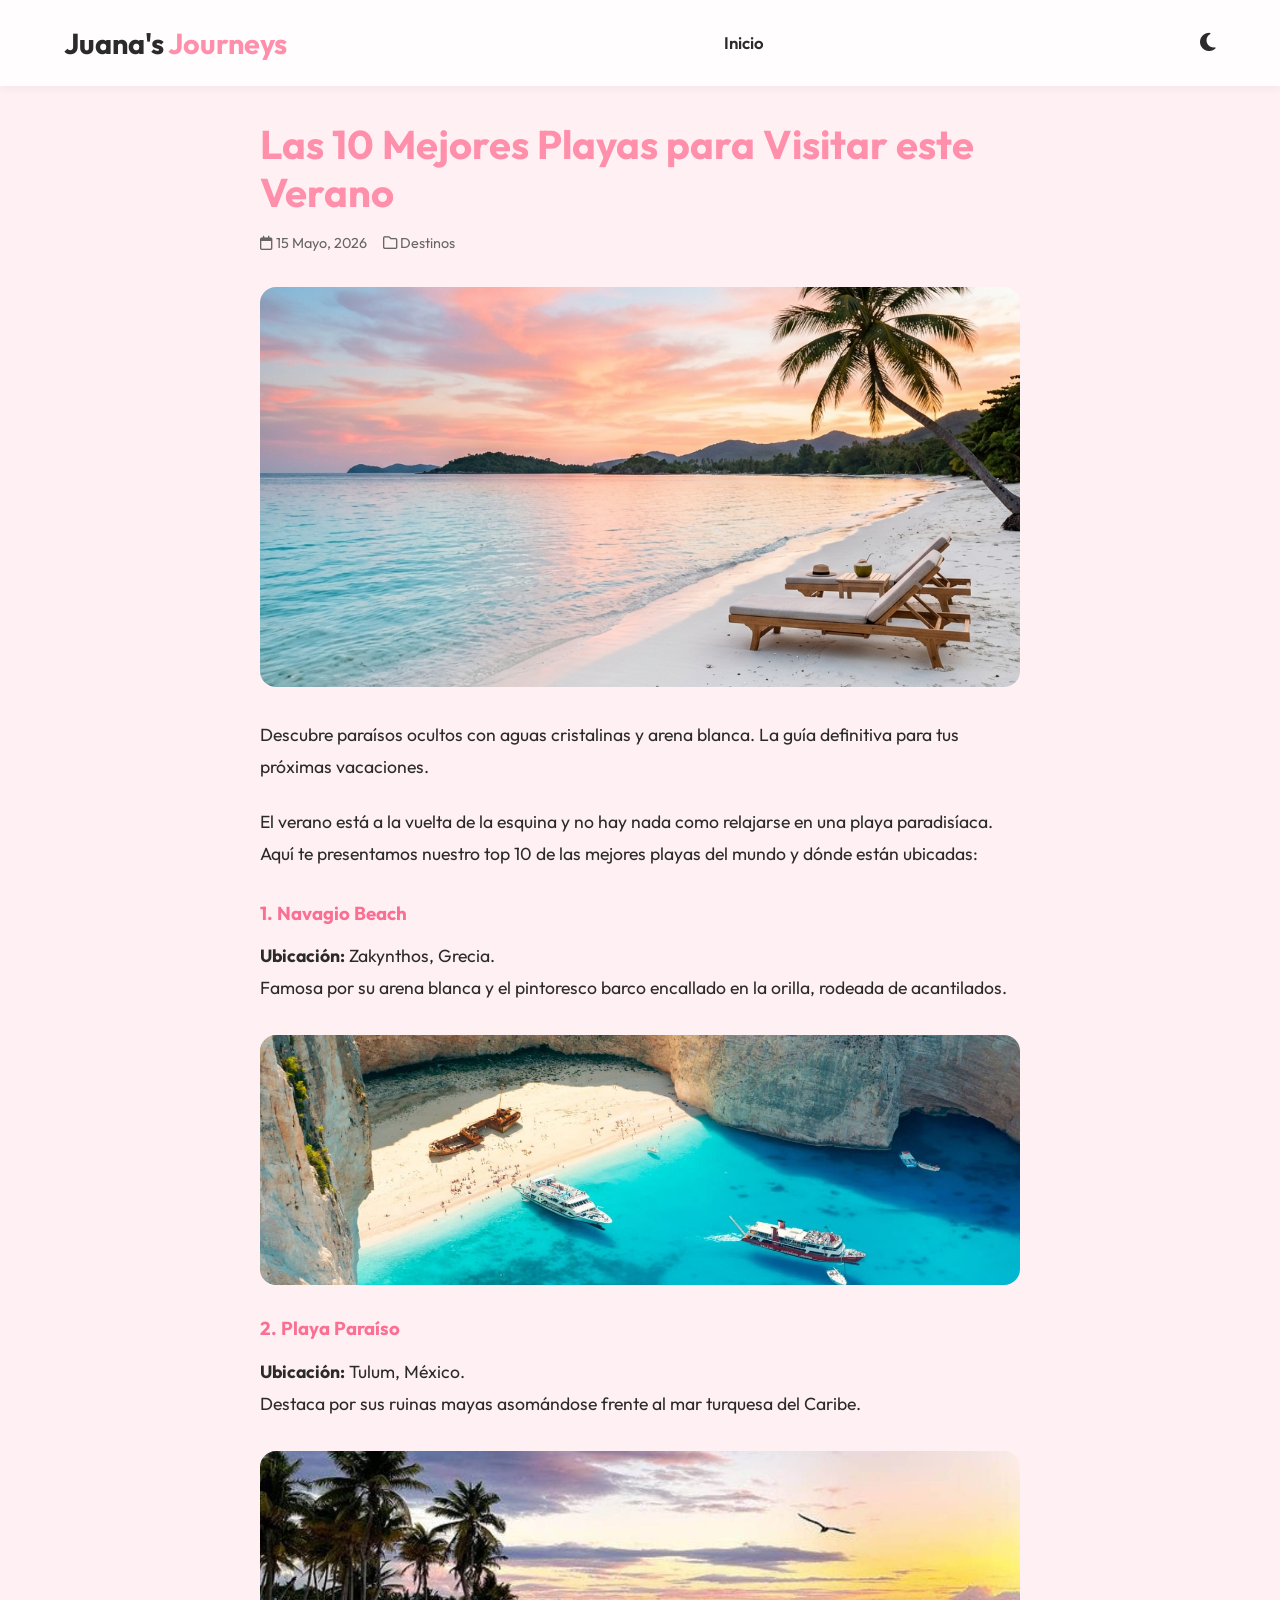
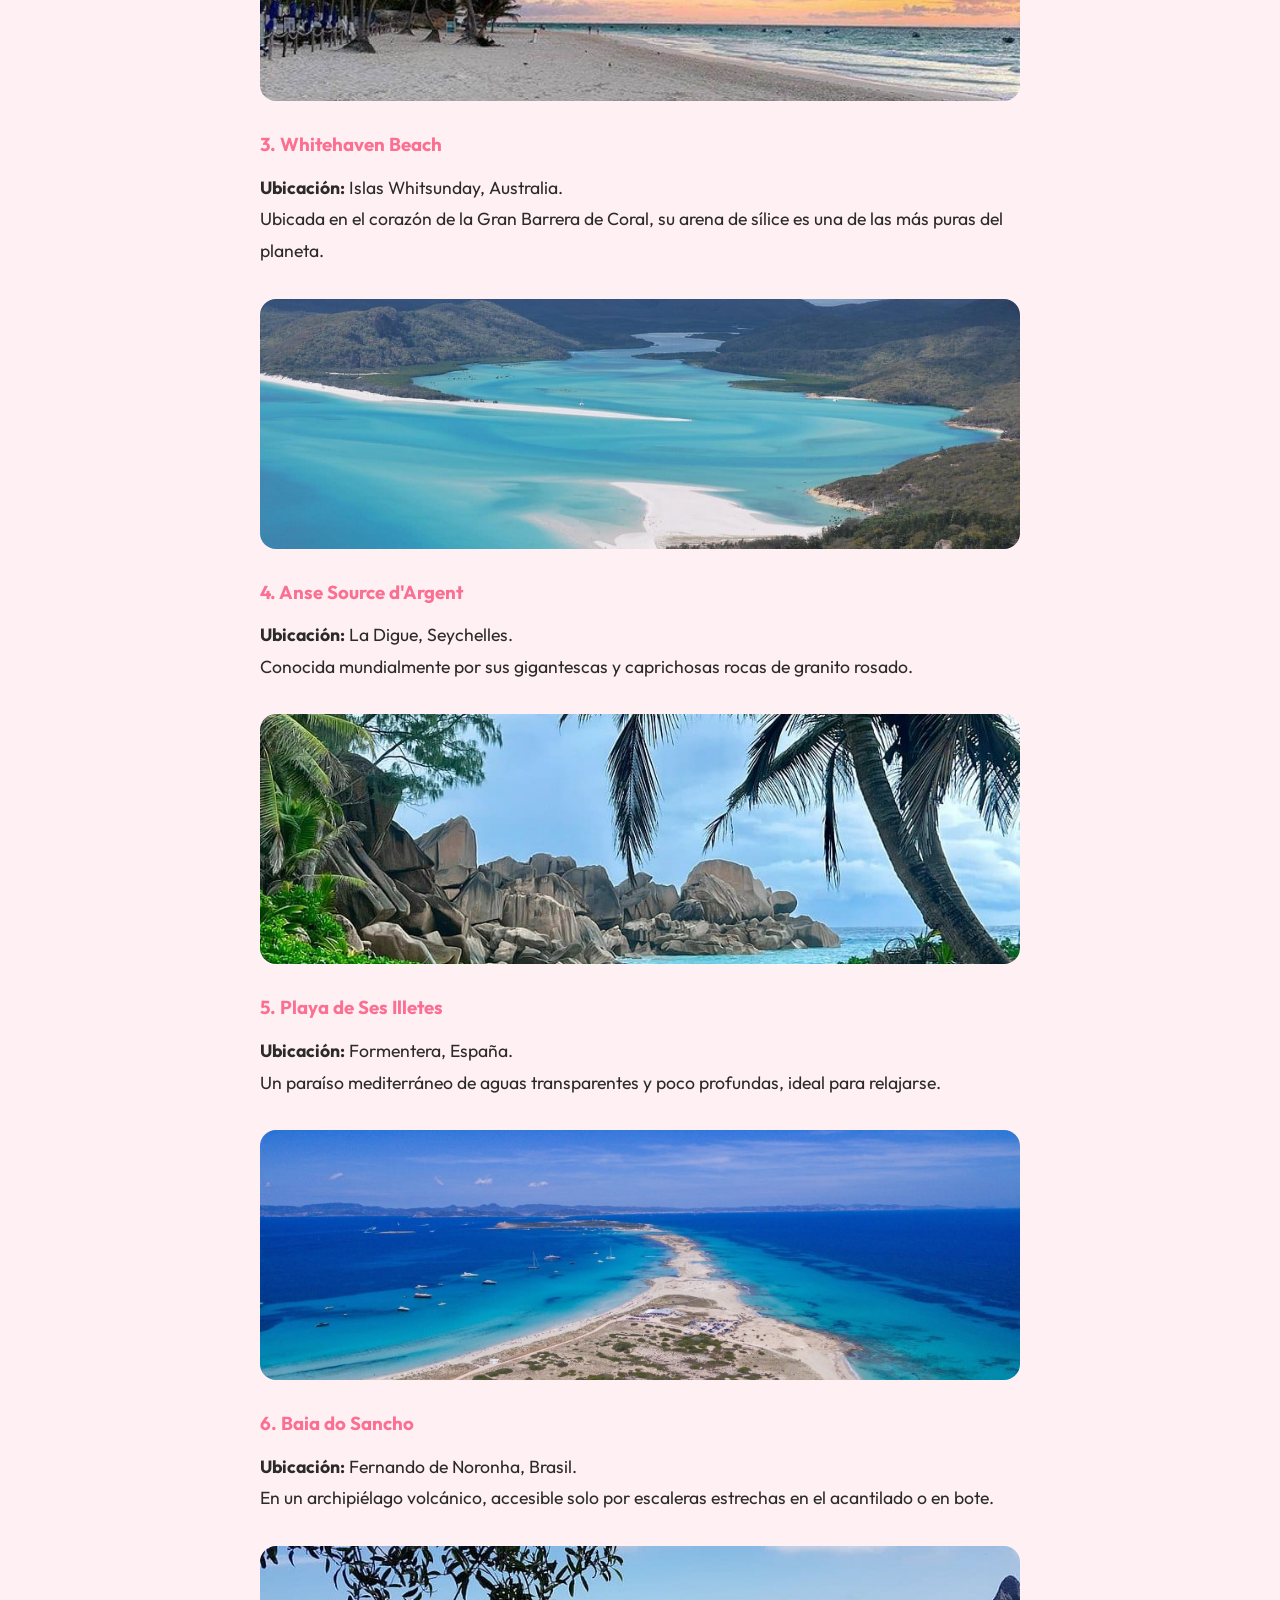
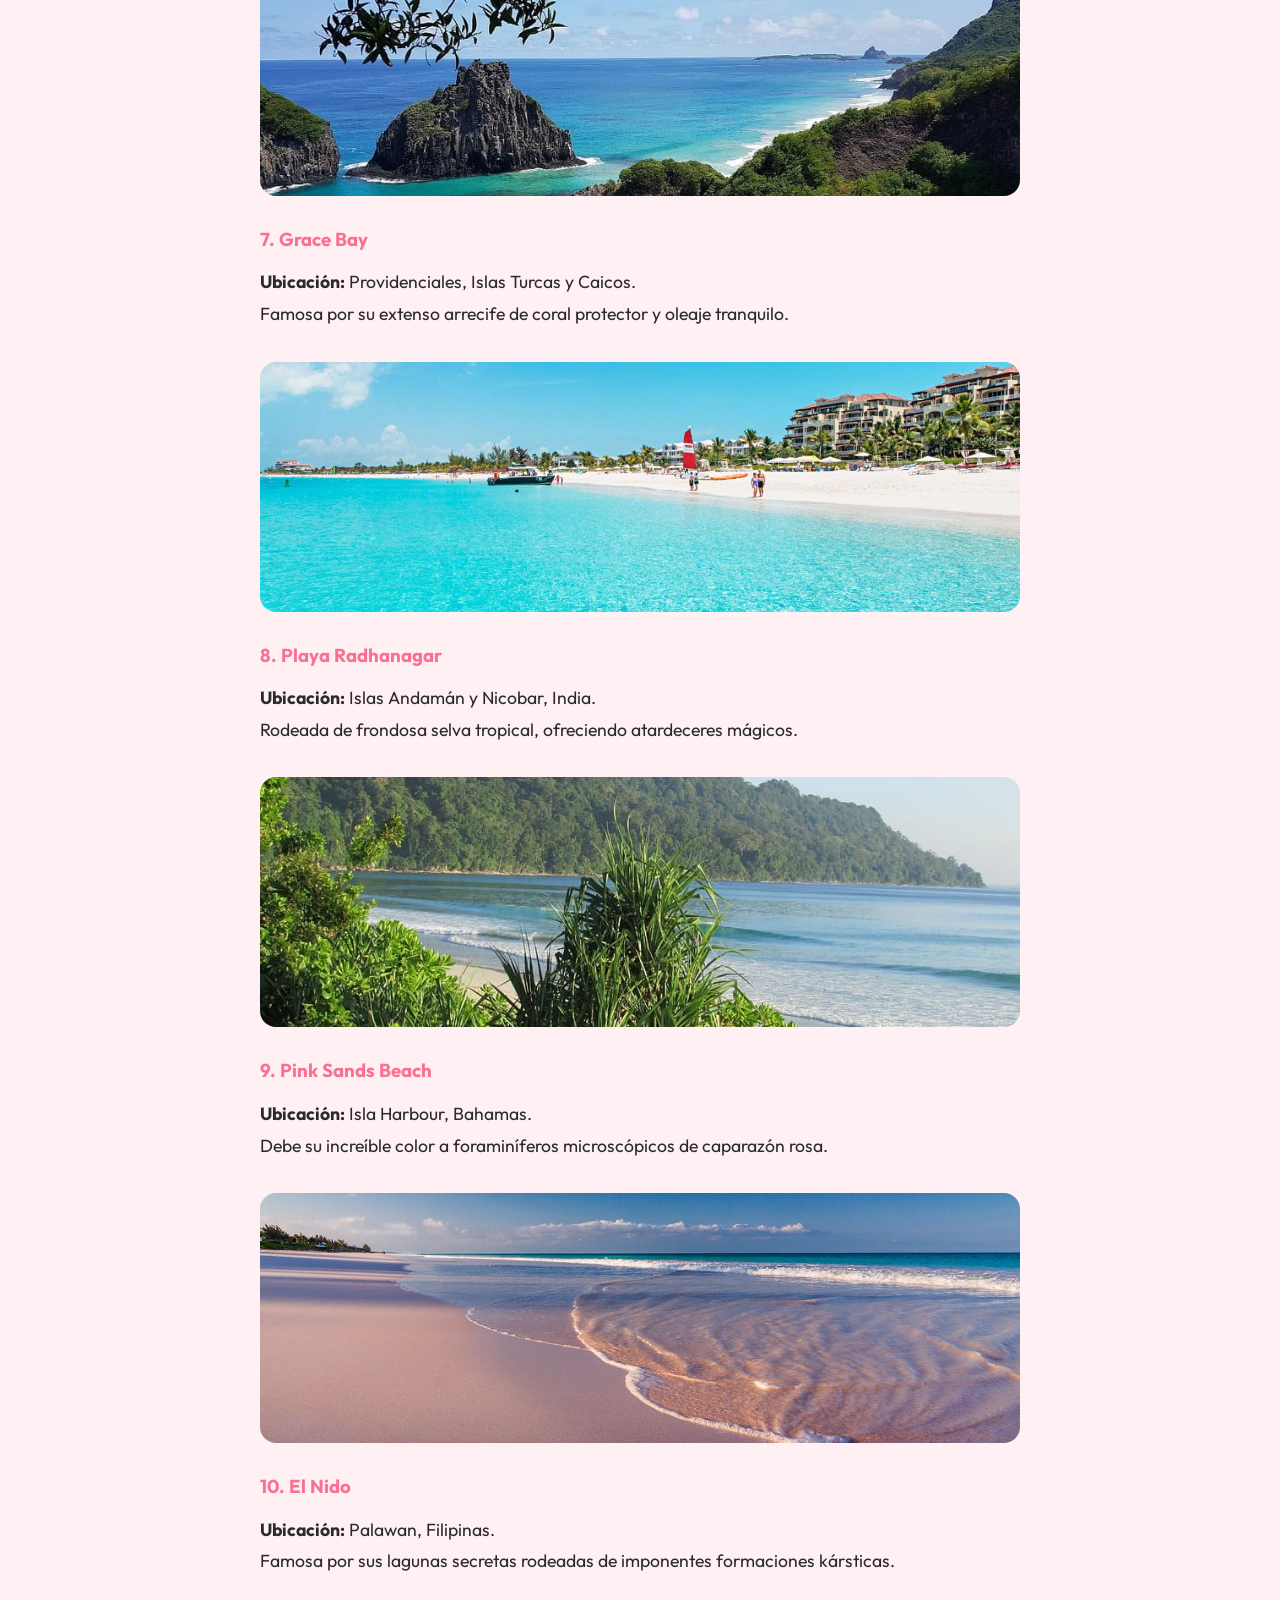
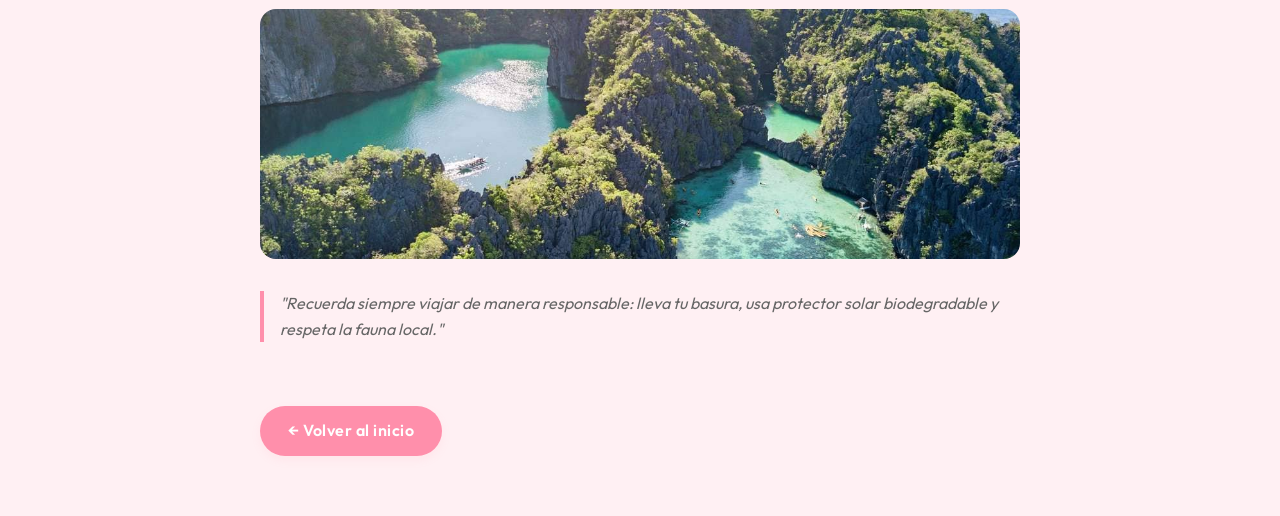
==== playas.html @ 77679727 "Add files via upload" ====
<!DOCTYPE html>
<html lang="es">

<head>
    <meta charset="UTF-8">
    <meta name="viewport" content="width=device-width, initial-scale=1.0">
    <title>Las 10 Mejores Playas para Visitar este Verano | Juana's Journeys</title>
    <link href="https://fonts.googleapis.com/css2?family=Outfit:wght@300;400;600;700&display=swap" rel="stylesheet">
    <link rel="stylesheet" href="https://cdnjs.cloudflare.com/ajax/libs/font-awesome/6.4.0/css/all.min.css">
    <link rel="stylesheet" href="css/style.css">
    <style>
        .single-article {
            padding-top: 120px;
            padding-bottom: 60px;
            max-width: 800px;
            margin: 0 auto;
        }

        .single-article img {
            border-radius: var(--border-radius);
            margin-bottom: 2rem;
            width: 100%;
            height: 400px;
            object-fit: cover;
        }

        .single-article h1 {
            font-size: 2.5rem;
            margin-bottom: 1rem;
            color: var(--primary-color);
        }

        .single-article .meta {
            color: var(--text-light);
            margin-bottom: 2rem;
            display: flex;
            gap: 1rem;
            font-size: 0.9rem;
        }

        .single-article p {
            font-size: 1.1rem;
            margin-bottom: 1.5rem;
            line-height: 1.8;
        }

        .logo a {
            color: inherit;
            text-decoration: none;
        }
    </style>
</head>

<body>
    <header class="navbar scrolled">
        <div class="logo"><a href="index.html">Juana's <span>Journeys</span></a></div>
        <nav>
            <ul class="nav-links">
                <li><a href="index.html">Inicio</a></li>
            </ul>
        </nav>
        <div class="nav-controls">
            <button id="theme-toggle" aria-label="Cambiar a modo oscuro">
                <i class="fas fa-moon"></i>
            </button>
        </div>
    </header>

    <main>
        <article class="single-article container fade-in">
            <h1>Las 10 Mejores Playas para Visitar este Verano</h1>
            <div class="meta">
                <span><i class="far fa-calendar"></i> 15 Mayo, 2026</span>
                <span><i class="far fa-folder"></i> Destinos</span>
            </div>
            <img src="assets/images/beach.png" alt="Playa Paraíso">
            <p>Descubre paraísos ocultos con aguas cristalinas y arena blanca. La guía definitiva para tus próximas
                vacaciones.</p>
            <p>El verano está a la vuelta de la esquina y no hay nada como relajarse en una playa paradisíaca. Aquí te
                presentamos nuestro top 10 de las mejores playas del mundo y dónde están ubicadas:</p>

            <div style="margin: 2rem 0;">
                <h3 style="color: var(--primary-dark);">1. Navagio Beach</h3>
                <p><strong>Ubicación:</strong> Zakynthos, Grecia. <br>Famosa por su arena blanca y el pintoresco barco
                    encallado en la orilla, rodeada de acantilados.</p>
                <img src="assets/images/NavagioBeach.jpg" alt="Paisaje natural"
                    style="height: 250px; margin: 2rem 0; object-fit: cover;">
                <h3 style="color: var(--primary-dark);">2. Playa Paraíso</h3>
                <p><strong>Ubicación:</strong> Tulum, México. <br>Destaca por sus ruinas mayas asomándose frente al mar
                    turquesa del Caribe.</p>
                <img src="assets/images/Playaparaiso.jpg" alt="Paisaje natural"
                    style="height: 250px; margin: 2rem 0; object-fit: cover;">
                <h3 style="color: var(--primary-dark);">3. Whitehaven Beach</h3>
                <p><strong>Ubicación:</strong> Islas Whitsunday, Australia. <br>Ubicada en el corazón de la Gran Barrera
                    de Coral, su arena de sílice es una de las más puras del planeta.</p>
                <img src="assets/images/WhitehavenBeach.jpg" alt="Paisaje natural"
                    style="height: 250px; margin: 2rem 0; object-fit: cover;">
                <h3 style="color: var(--primary-dark);">4. Anse Source d'Argent</h3>
                <p><strong>Ubicación:</strong> La Digue, Seychelles. <br>Conocida mundialmente por sus gigantescas y
                    caprichosas rocas de granito rosado.</p>
                <img src="assets/images/AnseSourced'Argent.jpg" alt="Paisaje natural"
                    style="height: 250px; margin: 2rem 0; object-fit: cover;">
                <h3 style="color: var(--primary-dark);">5. Playa de Ses Illetes</h3>
                <p><strong>Ubicación:</strong> Formentera, España. <br>Un paraíso mediterráneo de aguas transparentes y
                    poco profundas, ideal para relajarse.</p>
                <img src="assets/images/PlayadeSesIlletes.jpg" alt="Paisaje natural"
                    style="height: 250px; margin: 2rem 0; object-fit: cover;">
                <h3 style="color: var(--primary-dark);">6. Baia do Sancho</h3>
                <p><strong>Ubicación:</strong> Fernando de Noronha, Brasil. <br>En un archipiélago volcánico, accesible
                    solo por escaleras estrechas en el acantilado o en bote.</p>
                <img src="assets/images/BaiadoSancho.jpg" alt="Paisaje natural"
                    style="height: 250px; margin: 2rem 0; object-fit: cover;">
                <h3 style="color: var(--primary-dark);">7. Grace Bay</h3>
                <p><strong>Ubicación:</strong> Providenciales, Islas Turcas y Caicos. <br>Famosa por su extenso arrecife
                    de coral protector y oleaje tranquilo.</p>
                <img src="assets/images/GraceBay.jpg" alt="Paisaje natural"
                    style="height: 250px; margin: 2rem 0; object-fit: cover;">
                <h3 style="color: var(--primary-dark);">8. Playa Radhanagar</h3>
                <p><strong>Ubicación:</strong> Islas Andamán y Nicobar, India. <br>Rodeada de frondosa selva tropical,
                    ofreciendo atardeceres mágicos.</p>
                <img src="assets/images/PlayaRadhanagar.jpg" alt="Paisaje natural"
                    style="height: 250px; margin: 2rem 0; object-fit: cover;">
                <h3 style="color: var(--primary-dark);">9. Pink Sands Beach</h3>
                <p><strong>Ubicación:</strong> Isla Harbour, Bahamas. <br>Debe su increíble color a foraminíferos
                    microscópicos de caparazón rosa.</p>
                <img src="assets/images/PinkSandsBeach.jpg" alt="Paisaje natural"
                    style="height: 250px; margin: 2rem 0; object-fit: cover;">
                <h3 style="color: var(--primary-dark);">10. El Nido</h3>
                <p><strong>Ubicación:</strong> Palawan, Filipinas. <br>Famosa por sus lagunas secretas rodeadas de
                    imponentes formaciones kársticas.</p>
                <img src="assets/images/ElNido.jpg" alt="Paisaje natural"
                    style="height: 250px; margin: 2rem 0; object-fit: cover;">
            </div>

            <blockquote
                style="border-left: 4px solid var(--primary-color); padding-left: 1rem; margin: 2rem 0; font-style: italic; color: var(--text-light);">
                "Recuerda siempre viajar de manera responsable: lleva tu basura, usa protector solar biodegradable y
                respeta la fauna local."
            </blockquote>
            <a href="index.html" class="btn-primary" style="margin-top: 2rem;">&larr; Volver al inicio</a>
        </article>
    </main>

    <script src="js/script.js"></script>
</body>

</html>
---- css/style.css ----
/* 
  ===========================================
  DESIGN SYSTEM & VARIABLES
  ===========================================
*/
:root {
    /* Color Palette - Light Mode (Pastel Pink Theme) */
    --primary-color: #FF8FAB; /* Vibrant pastel pink */
    --primary-light: #FFC2D1; /* Lighter pink for hover/backgrounds */
    --primary-dark: #FB6F92; /* Darker pink for active states */
    
    --bg-color: #FFF0F3; /* Very light pink background */
    --bg-card: #FFFFFF; /* White for cards */
    --bg-navbar: rgba(255, 255, 255, 0.85);
    
    --text-color: #2b2b2b;
    --text-light: #666666;
    
    --shadow-sm: 0 4px 10px rgba(255, 143, 171, 0.1);
    --shadow-md: 0 10px 25px rgba(255, 143, 171, 0.2);
    --shadow-lg: 0 20px 40px rgba(255, 143, 171, 0.25);
    
    --transition: all 0.3s cubic-bezier(0.25, 0.8, 0.25, 1);
    --border-radius: 16px;
    
    /* Typography */
    --font-main: 'Outfit', sans-serif;
}

/* Dark Mode Variables */
[data-theme="dark"] {
    --primary-color: #FF8FAB;
    --primary-light: #FB6F92;
    --primary-dark: #FFE5EC;
    
    --bg-color: #121212;
    --bg-card: #1e1e1e;
    --bg-navbar: rgba(18, 18, 18, 0.85);
    
    --text-color: #f1f1f1;
    --text-light: #b3b3b3;
    
    --shadow-sm: 0 4px 10px rgba(0, 0, 0, 0.3);
    --shadow-md: 0 10px 25px rgba(0, 0, 0, 0.5);
    --shadow-lg: 0 20px 40px rgba(0, 0, 0, 0.6);
}

/* 
  ===========================================
  RESET & GLOBAL STYLES
  ===========================================
*/
* {
    margin: 0;
    padding: 0;
    box-sizing: border-box;
}

html {
    scroll-behavior: smooth;
}

body {
    font-family: var(--font-main);
    background-color: var(--bg-color);
    color: var(--text-color);
    line-height: 1.6;
    transition: background-color var(--transition), color var(--transition);
}

a {
    text-decoration: none;
    color: inherit;
    transition: color var(--transition);
}

ul {
    list-style: none;
}

img {
    max-width: 100%;
    display: block;
}

.container {
    max-width: 1200px;
    margin: 0 auto;
    padding: 0 20px;
}

.text-center {
    text-align: center;
}

/* Buttons */
.btn-primary {
    display: inline-block;
    background-color: var(--primary-color);
    color: #fff;
    padding: 12px 28px;
    border-radius: 30px;
    font-weight: 600;
    letter-spacing: 0.5px;
    border: none;
    cursor: pointer;
    transition: var(--transition);
    box-shadow: var(--shadow-sm);
}

.btn-primary:hover {
    background-color: var(--primary-dark);
    transform: translateY(-2px);
    box-shadow: var(--shadow-md);
    color: #fff;
}

/* 
  ===========================================
  TYPOGRAPHY
  ===========================================
*/
h1, h2, h3, h4 {
    font-weight: 700;
    line-height: 1.2;
    margin-bottom: 1rem;
}

.section-title {
    font-size: 2.5rem;
    margin-bottom: 3rem;
    position: relative;
    display: inline-block;
}

.section-title::after {
    content: '';
    position: absolute;
    bottom: -10px;
    left: 50%;
    transform: translateX(-50%);
    width: 60px;
    height: 4px;
    background-color: var(--primary-color);
    border-radius: 2px;
}

/* 
  ===========================================
  NAVBAR
  ===========================================
*/
.navbar {
    position: fixed;
    top: 0;
    left: 0;
    width: 100%;
    display: flex;
    justify-content: space-between;
    align-items: center;
    padding: 20px 5%;
    background-color: var(--bg-navbar);
    backdrop-filter: blur(10px);
    -webkit-backdrop-filter: blur(10px);
    z-index: 1000;
    box-shadow: 0 2px 10px rgba(0, 0, 0, 0.05);
    transition: padding var(--transition), background-color var(--transition);
}

.navbar.scrolled {
    padding: 12px 5%;
    box-shadow: var(--shadow-sm);
}

.logo {
    font-size: 1.8rem;
    font-weight: 700;
    color: var(--text-color);
}

.logo span {
    color: var(--primary-color);
}

.nav-links {
    display: flex;
    gap: 2rem;
}

.nav-links a {
    font-weight: 600;
    font-size: 1.05rem;
    position: relative;
}

.nav-links a::after {
    content: '';
    position: absolute;
    bottom: -5px;
    left: 0;
    width: 0;
    height: 2px;
    background-color: var(--primary-color);
    transition: var(--transition);
}

.nav-links a:hover::after,
.nav-links a.active::after {
    width: 100%;
}

.nav-links a:hover,
.nav-links a.active {
    color: var(--primary-color);
}

.nav-controls {
    display: flex;
    align-items: center;
    gap: 1.5rem;
}

#theme-toggle {
    background: none;
    border: none;
    font-size: 1.3rem;
    color: var(--text-color);
    cursor: pointer;
    transition: var(--transition);
}

#theme-toggle:hover {
    color: var(--primary-color);
    transform: rotate(15deg);
}

.mobile-menu {
    display: none;
    font-size: 1.5rem;
    cursor: pointer;
}

/* 
  ===========================================
  HERO SECTION
  ===========================================
*/
.hero {
    height: 100vh;
    min-height: 600px;
    background-image: linear-gradient(rgba(0, 0, 0, 0.3), rgba(0, 0, 0, 0.5)), url('../assets/images/hero.png');
    background-size: cover;
    background-position: center;
    background-attachment: fixed;
    display: flex;
    align-items: center;
    justify-content: center;
    text-align: center;
    padding: 0 20px;
    position: relative;
    margin-bottom: 5rem;
}

.hero-content {
    max-width: 800px;
    color: #fff;
}

.hero h1 {
    font-size: clamp(3rem, 5vw, 5rem);
    margin-bottom: 1.5rem;
    text-shadow: 2px 2px 15px rgba(0,0,0,0.3);
}

.hero p {
    font-size: 1.2rem;
    margin-bottom: 2.5rem;
    text-shadow: 1px 1px 10px rgba(0,0,0,0.5);
    font-weight: 300;
}

/* 
  ===========================================
  CATEGORIES & FILTERS
  ===========================================
*/
.categories {
    margin-bottom: 3rem;
}

.filter-buttons {
    display: flex;
    justify-content: center;
    flex-wrap: wrap;
    gap: 1rem;
}

.filter-btn {
    padding: 8px 24px;
    background-color: transparent;
    border: 2px solid var(--primary-light);
    color: var(--text-color);
    border-radius: 30px;
    font-family: inherit;
    font-weight: 600;
    cursor: pointer;
    transition: var(--transition);
}

.filter-btn:hover,
.filter-btn.active {
    background-color: var(--primary-color);
    border-color: var(--primary-color);
    color: #fff;
    box-shadow: var(--shadow-sm);
}

/* 
  ===========================================
  ARTICLES GRID (CARDS)
  ===========================================
*/
.articles {
    margin-bottom: 6rem;
}

.grid {
    display: grid;
    grid-template-columns: repeat(auto-fill, minmax(320px, 1fr));
    gap: 2.5rem;
}

.card {
    background-color: var(--bg-card);
    border-radius: var(--border-radius);
    overflow: hidden;
    box-shadow: var(--shadow-sm);
    transition: var(--transition);
    display: flex;
    flex-direction: column;
    height: 100%;
}

.card:hover {
    transform: translateY(-10px);
    box-shadow: var(--shadow-lg);
}

.card-img-wrapper {
    position: relative;
    height: 220px;
    overflow: hidden;
}

.card-img-wrapper img {
    width: 100%;
    height: 100%;
    object-fit: cover;
    transition: transform 0.5s ease;
}

.card:hover .card-img-wrapper img {
    transform: scale(1.05);
}

.category-badge {
    position: absolute;
    top: 15px;
    right: 15px;
    background-color: var(--primary-color);
    color: #fff;
    padding: 5px 15px;
    border-radius: 20px;
    font-size: 0.8rem;
    font-weight: 700;
    text-transform: uppercase;
    box-shadow: 0 2px 5px rgba(0,0,0,0.2);
}

.card-content {
    padding: 2rem;
    flex-grow: 1;
    display: flex;
    flex-direction: column;
}

.card-content h3 {
    font-size: 1.4rem;
    margin-bottom: 1rem;
}

.card-content p {
    color: var(--text-light);
    margin-bottom: 1.5rem;
    flex-grow: 1;
}

.card-footer {
    display: flex;
    justify-content: space-between;
    align-items: center;
    border-top: 1px solid rgba(0,0,0,0.05);
    padding-top: 1.5rem;
    margin-top: auto;
}

[data-theme="dark"] .card-footer {
    border-top: 1px solid rgba(255,255,255,0.05);
}

.date {
    font-size: 0.85rem;
    color: var(--text-light);
}

.read-more {
    font-weight: 700;
    color: var(--primary-color);
    display: flex;
    align-items: center;
    gap: 5px;
}

.read-more i {
    transition: transform 0.3s ease;
}

.read-more:hover i {
    transform: translateX(5px);
}

/* 
  ===========================================
  NEWSLETTER
  ===========================================
*/
.newsletter {
    background-color: var(--primary-light);
    padding: 5rem 0;
    color: #2b2b2b; /* Siempre oscuro para contraste */
}

[data-theme="dark"] .newsletter {
    background-color: #2d1b20;
    color: #f1f1f1;
}

.newsletter h2 {
    font-size: 2.2rem;
    margin-bottom: 1rem;
}

.newsletter p {
    margin-bottom: 2rem;
    font-size: 1.1rem;
}

.newsletter-form {
    display: flex;
    justify-content: center;
    gap: 10px;
    max-width: 500px;
    margin: 0 auto;
}

.newsletter-form input {
    flex-grow: 1;
    padding: 15px 20px;
    border: none;
    border-radius: 30px;
    font-family: inherit;
    font-size: 1rem;
    outline: none;
    box-shadow: var(--shadow-sm);
}

/* 
  ===========================================
  FOOTER
  ===========================================
*/
footer {
    background-color: #ffffff;
    padding-top: 4rem;
    border-top: 1px solid rgba(0,0,0,0.05);
}

[data-theme="dark"] footer {
    background-color: #1a1a1a;
    border-top: 1px solid rgba(255,255,255,0.05);
}

.footer-content {
    display: grid;
    grid-template-columns: repeat(auto-fit, minmax(250px, 1fr));
    gap: 3rem;
    margin-bottom: 3rem;
}

.footer-brand h2 {
    font-size: 1.8rem;
    margin-bottom: 1rem;
}

.footer-brand span {
    color: var(--primary-color);
}

.footer-brand p {
    color: var(--text-light);
}

.footer-links h3, .footer-social h3 {
    margin-bottom: 1.5rem;
    font-size: 1.2rem;
}

.footer-links ul li {
    margin-bottom: 0.8rem;
}

.footer-links a {
    color: var(--text-light);
}

.footer-links a:hover {
    color: var(--primary-color);
    padding-left: 5px;
}

.social-icons {
    display: flex;
    gap: 1rem;
}

.social-icons a {
    display: flex;
    align-items: center;
    justify-content: center;
    width: 40px;
    height: 40px;
    background-color: var(--bg-color);
    border-radius: 50%;
    color: var(--primary-color);
    transition: var(--transition);
}

.social-icons a:hover {
    background-color: var(--primary-color);
    color: #fff;
    transform: translateY(-3px);
}

.footer-bottom {
    text-align: center;
    padding: 1.5rem;
    background-color: var(--primary-color);
    color: #fff;
    font-size: 0.9rem;
}

/* 
  ===========================================
  ANIMATIONS
  ===========================================
*/
.fade-in {
    opacity: 0;
    transform: translateY(30px);
    transition: opacity 0.8s ease, transform 0.8s ease;
}

.fade-in.appear {
    opacity: 1;
    transform: translateY(0);
}

/* 
  ===========================================
  RESPONSIVE
  ===========================================
*/
@media (max-width: 768px) {
    .nav-links {
        display: none;
    }
    
    .mobile-menu {
        display: block;
    }
    
    .newsletter-form {
        flex-direction: column;
    }
    
    .newsletter-form button {
        width: 100%;
    }
}
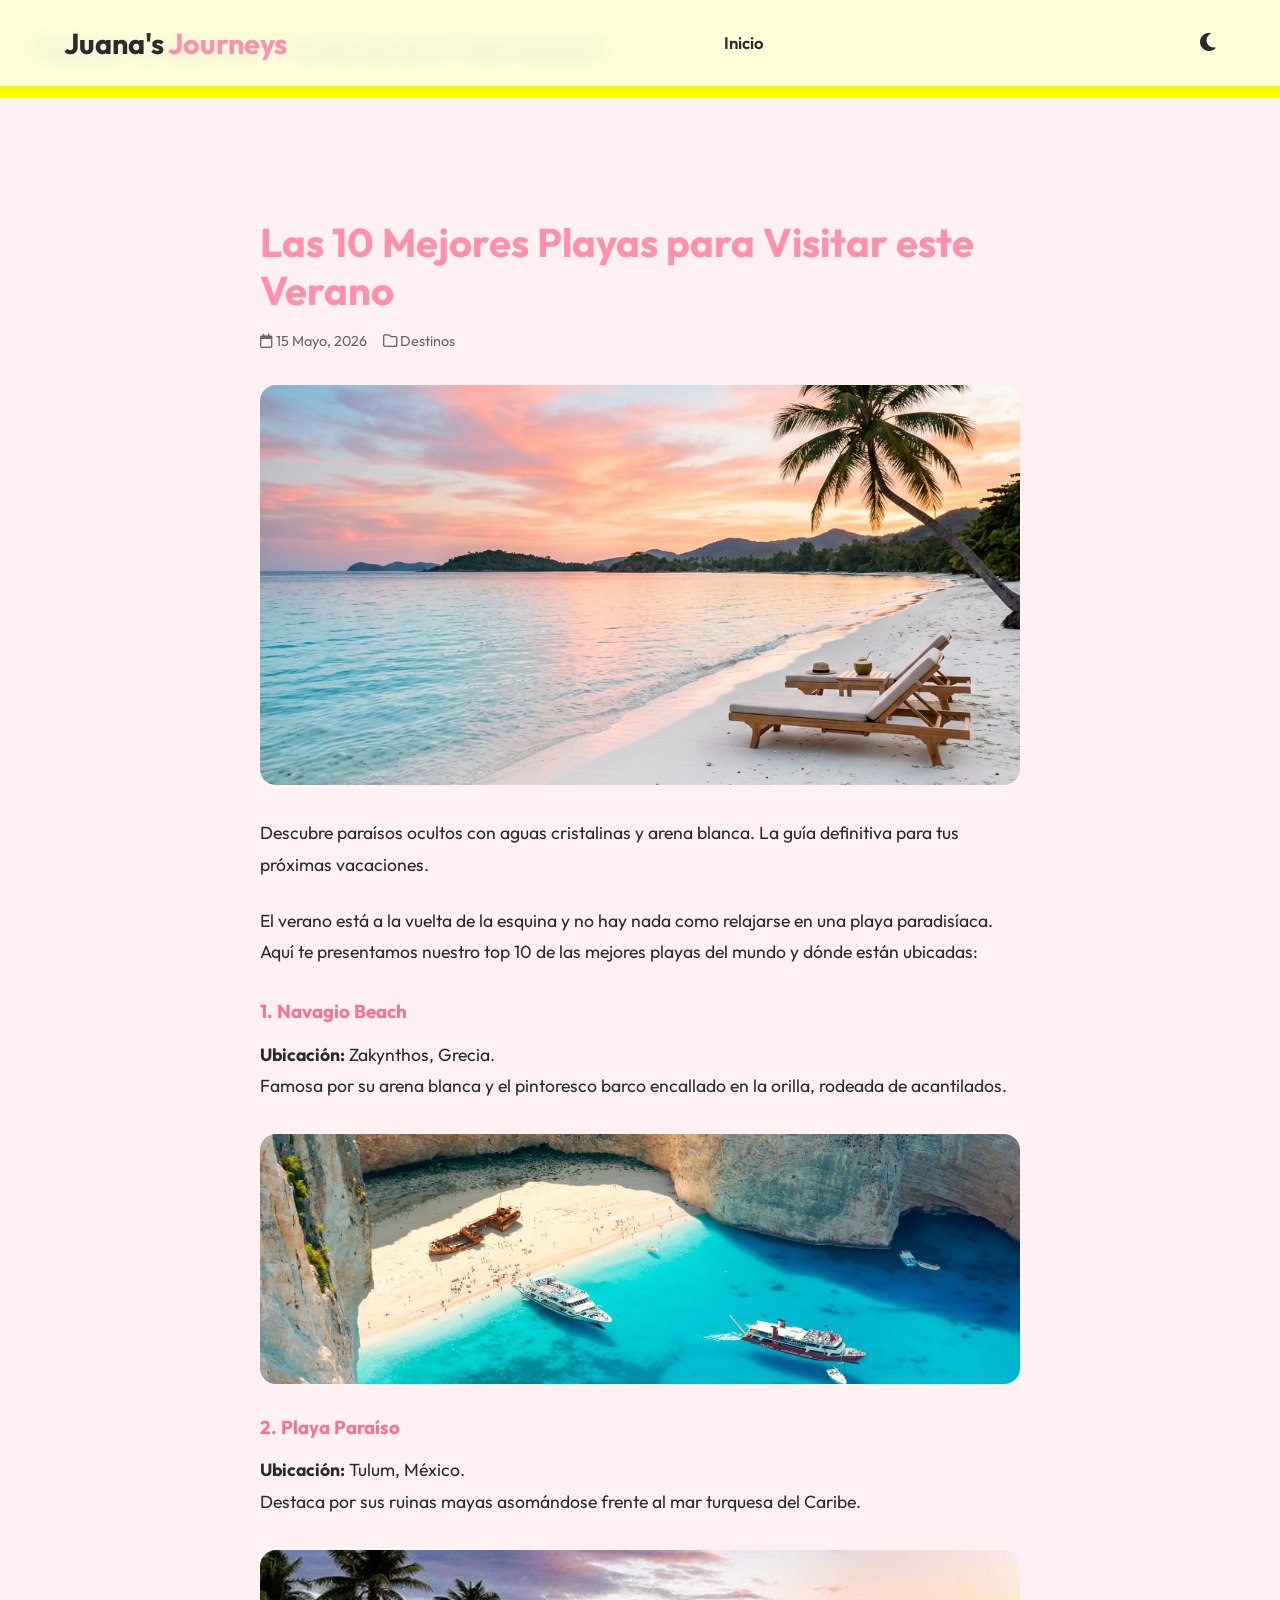
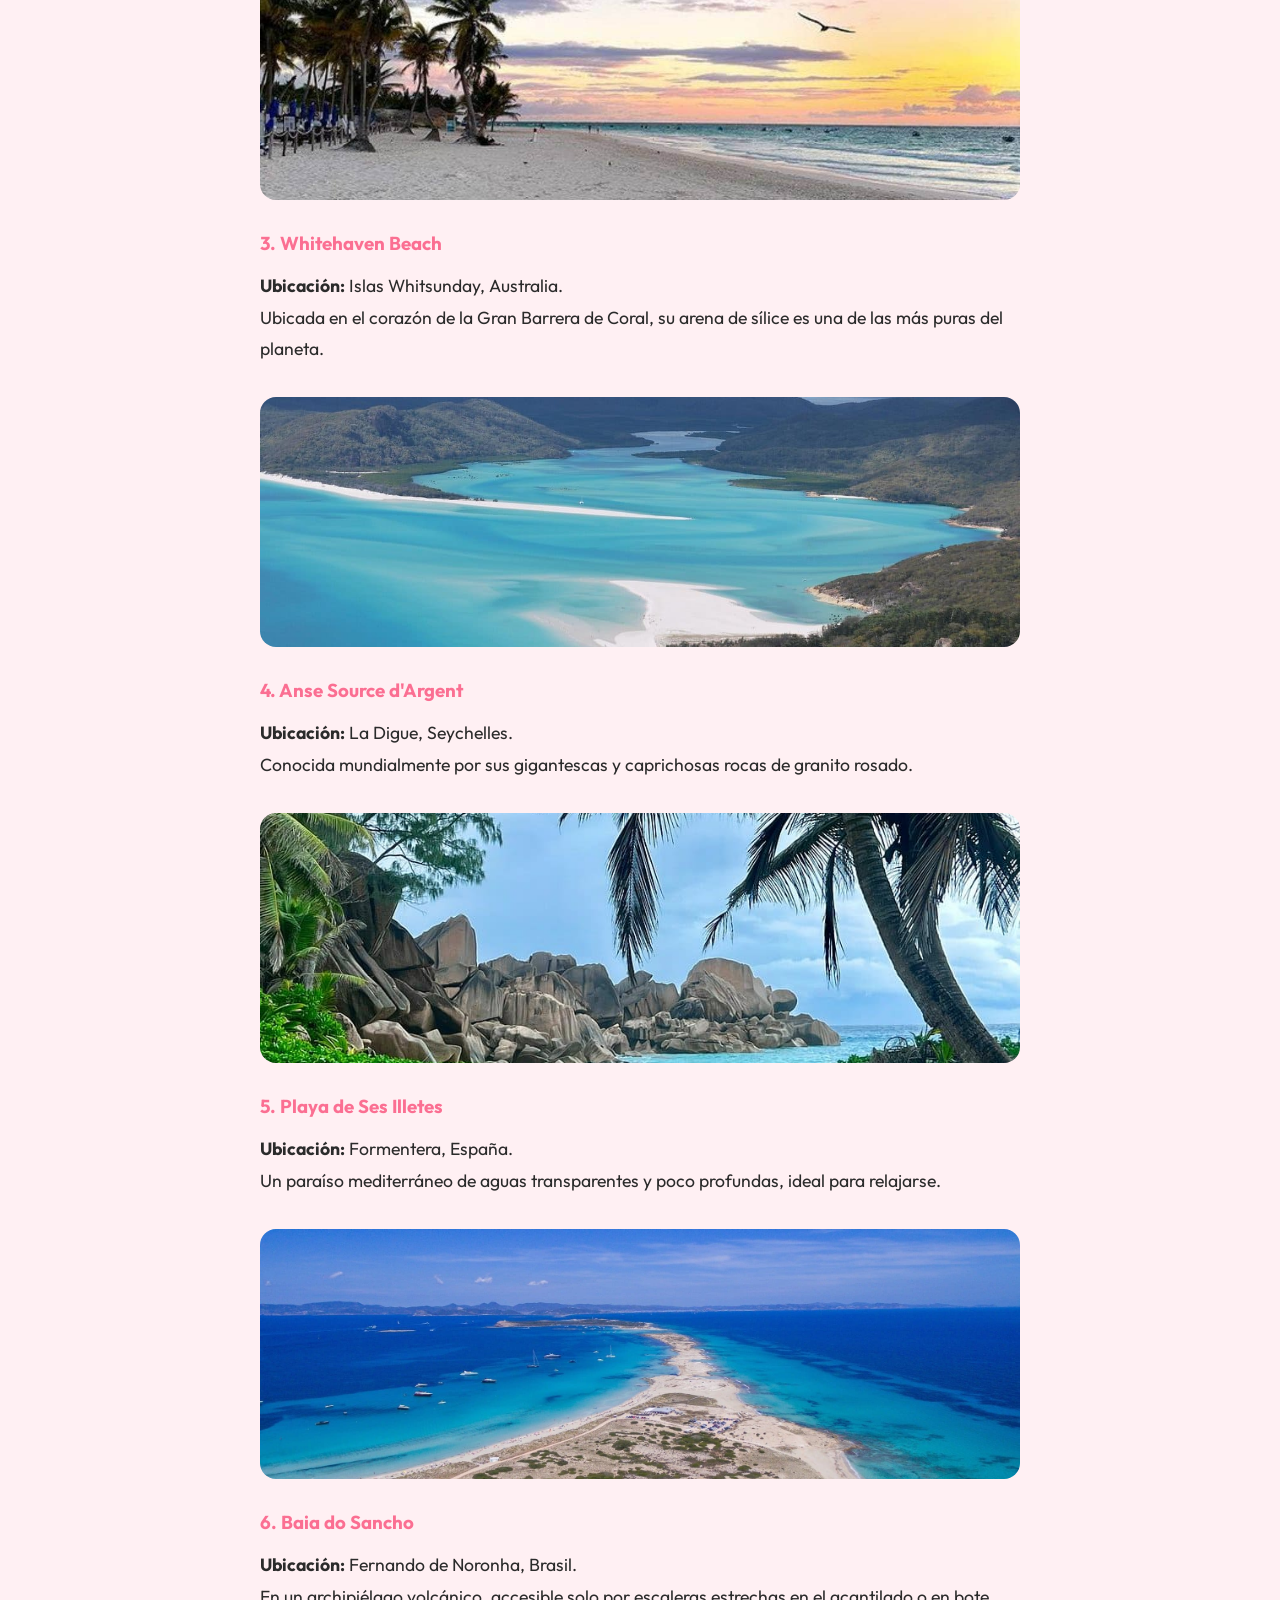
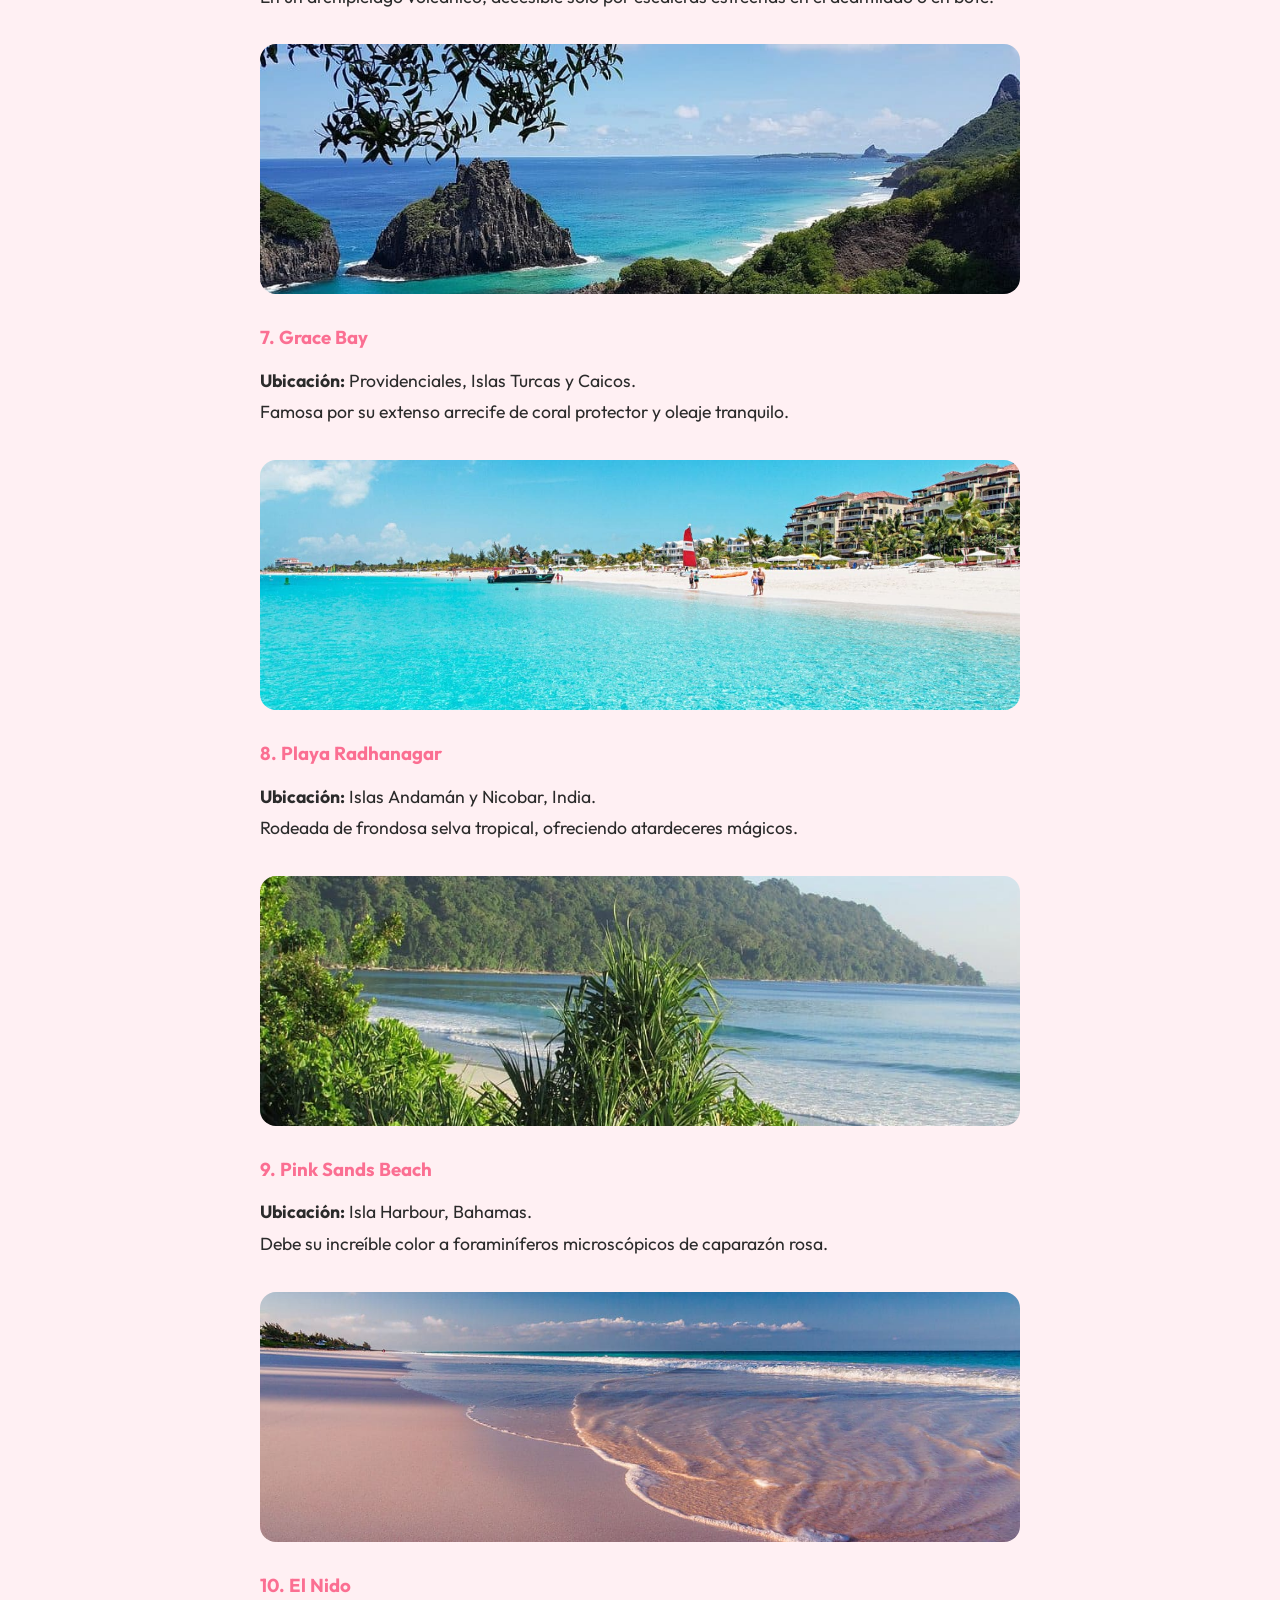
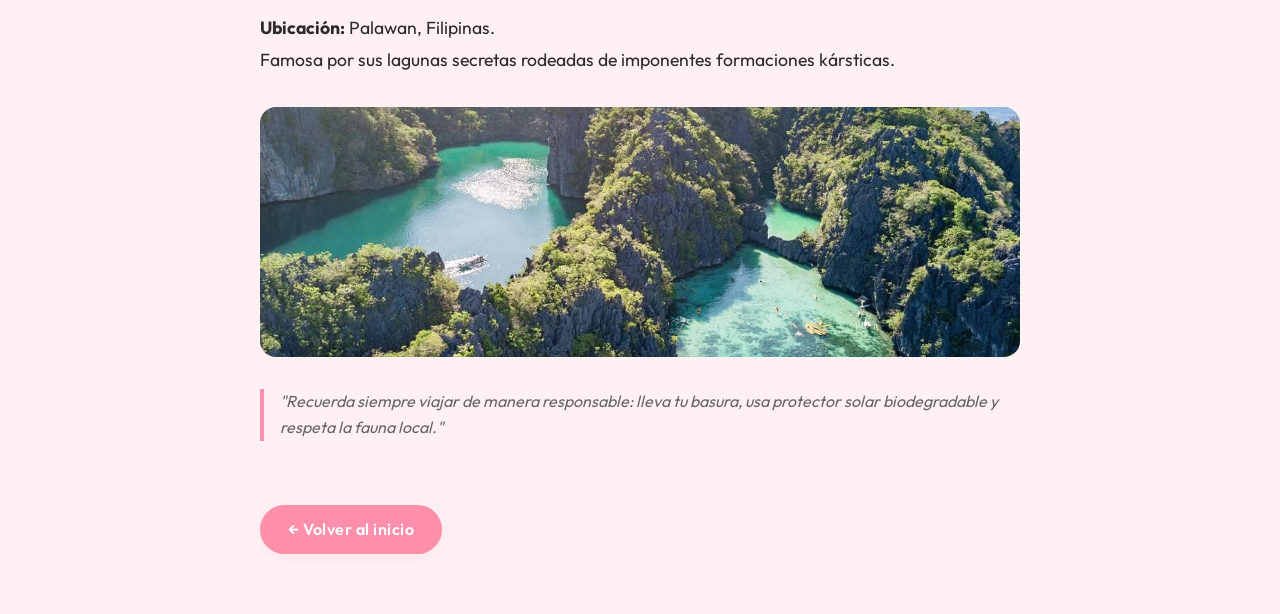
==== commit 854b02ab: "Update playas.html tempo" ====
--- a/playas.html
+++ b/playas.html
@@ -67,7 +67,10 @@
     </header>
 
     <main>
-        <article class="single-article container fade-in">
+        <div style="background: yellow; color: black; padding: 30px; font-size: 24px;">
+    PRUEBA: EL ARCHIVO PLAYAS SE ESTÁ MOSTRANDO
+</div>
+        <article class="single-article container appear">
             <h1>Las 10 Mejores Playas para Visitar este Verano</h1>
             <div class="meta">
                 <span><i class="far fa-calendar"></i> 15 Mayo, 2026</span>
@@ -144,4 +147,4 @@
     <script src="js/script.js"></script>
 </body>
 
-</html>+</html>
--- a/css/style.css
+++ b/css/style.css
@@ -597,3 +597,50 @@
         width: 100%;
     }
 }
+
+/* =========================================
+   BOTÓN DE ARTÍCULOS FAVORITOS
+   ========================================= */
+
+.card-img-wrapper {
+    position: relative;
+}
+
+.favorite-btn {
+    position: absolute;
+    top: 15px;
+    left: 15px;
+    z-index: 2;
+    width: 42px;
+    height: 42px;
+    display: flex;
+    align-items: center;
+    justify-content: center;
+    border: none;
+    border-radius: 50%;
+    background-color: rgba(255, 255, 255, 0.95);
+    color: #FB6F92;
+    font-size: 1.3rem;
+    cursor: pointer;
+    box-shadow: 0 3px 10px rgba(0, 0, 0, 0.15);
+    transition: transform 0.2s ease, background-color 0.2s ease;
+}
+
+.favorite-btn:hover {
+    transform: scale(1.12);
+}
+
+.favorite-btn.is-favorite {
+    background-color: #FB6F92;
+    color: #ffffff;
+}
+
+.favorite-btn:focus-visible {
+    outline: 3px solid #333333;
+    outline-offset: 3px;
+}
+
+/* Los artículos ocultos por los filtros no deben mostrarse */
+.card[hidden] {
+    display: none !important;
+}
